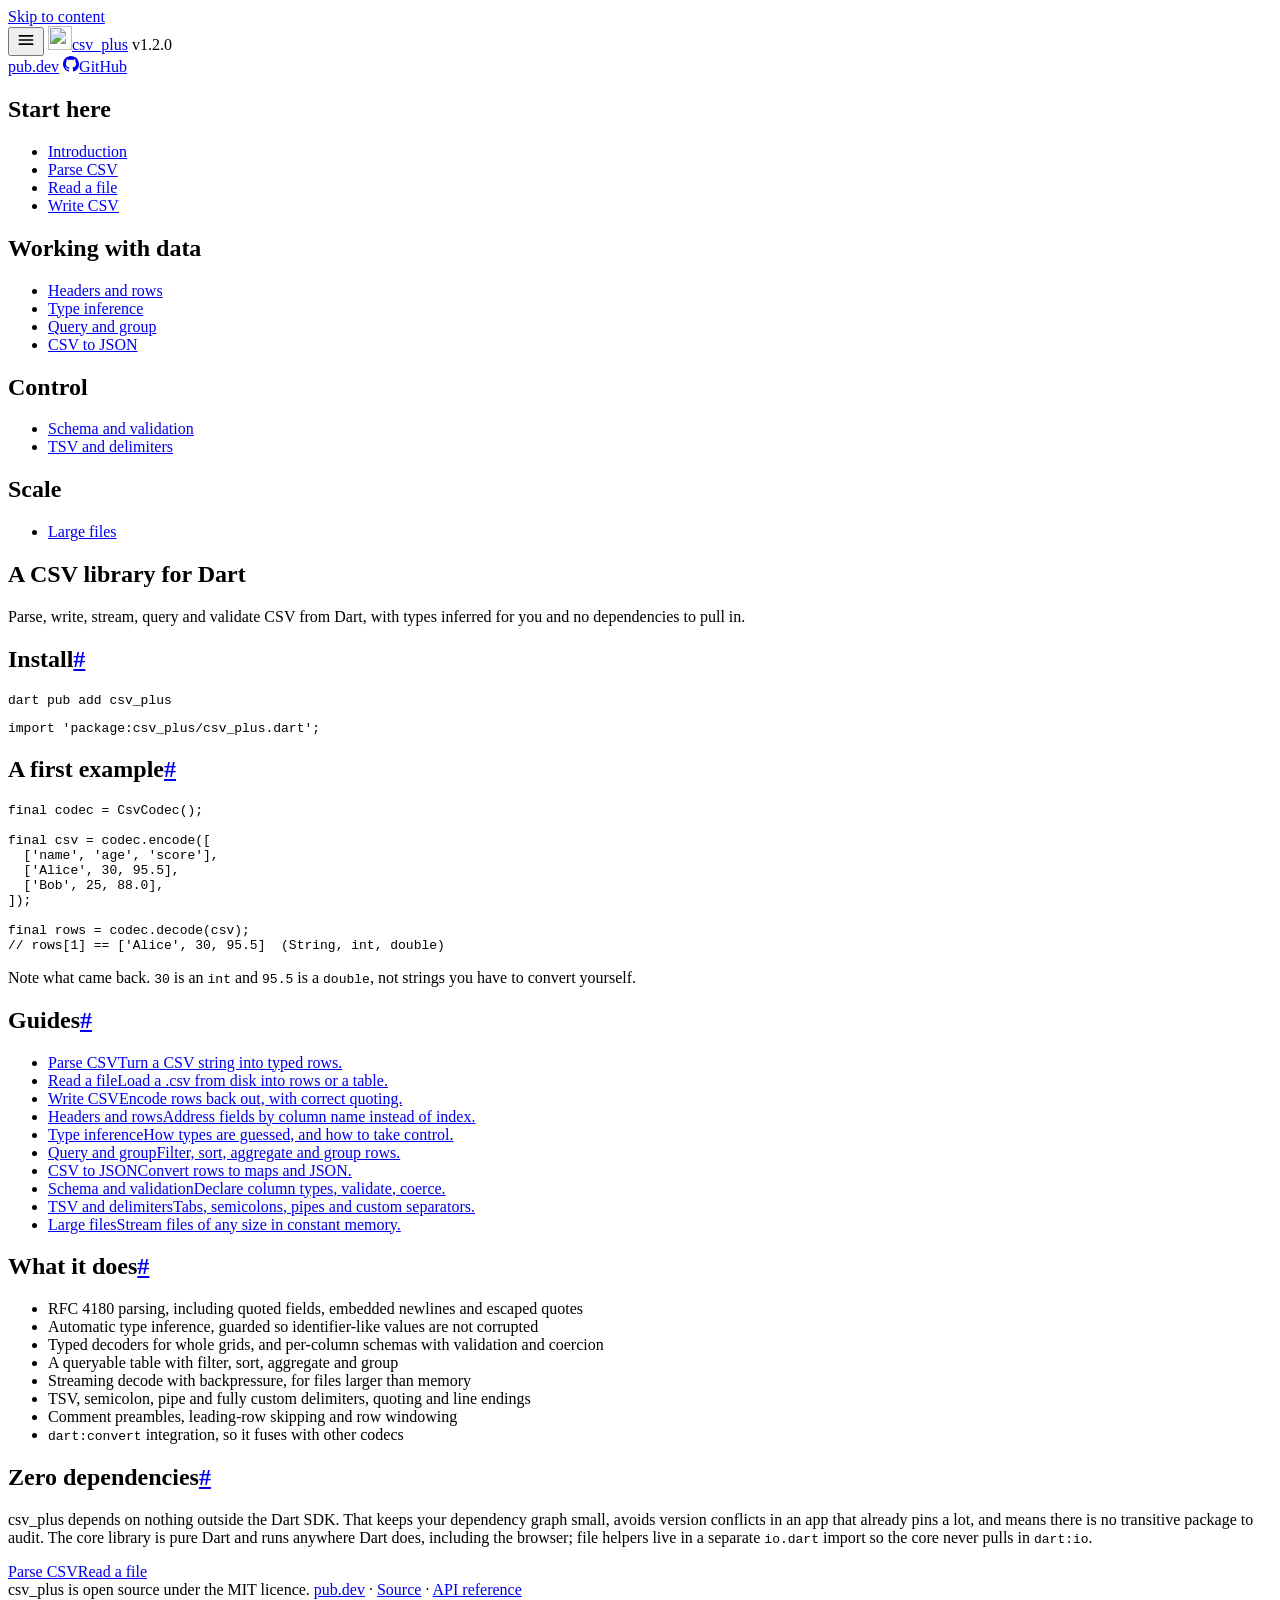
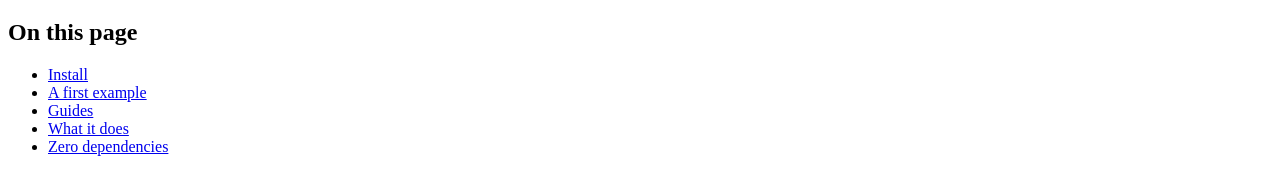
==== site/index.html @ 7d81e7e2 "docs: publish a documentation website at csv-plus.web.app The README is one long page, so it is a si" ====
<!doctype html>
<html lang="en">
<head>
<meta charset="utf-8">
<meta name="viewport" content="width=device-width,initial-scale=1">
<title>csv_plus - CSV Library for Dart to Parse, Write and Stream CSV Files</title>
<meta name="description" content="Zero-dependency Dart library to parse, encode, stream, query and validate CSV and TSV, with automatic type inference and per-column schemas.">
<link rel="canonical" href="https://csv-plus.web.app/">
<meta property="og:type" content="article">
<meta property="og:title" content="csv_plus - CSV Library for Dart to Parse, Write and Stream CSV Files">
<meta property="og:description" content="Zero-dependency Dart library to parse, encode, stream, query and validate CSV and TSV, with automatic type inference and per-column schemas.">
<meta property="og:url" content="https://csv-plus.web.app/">
<meta name="twitter:card" content="summary">
<link rel="icon" href="/logo.svg" type="image/svg+xml">
<link rel="stylesheet" href="/style.5313a1aed0.css">
<script type="application/ld+json">{"@context": "https://schema.org", "@type": "TechArticle", "headline": "A CSV library for Dart", "description": "Zero-dependency Dart library to parse, encode, stream, query and validate CSV and TSV, with automatic type inference and per-column schemas.", "url": "https://csv-plus.web.app/", "author": {"@type": "Person", "name": "Nurullah Al Masum"}, "about": {"@type": "SoftwareSourceCode", "name": "csv_plus", "programmingLanguage": "Dart", "codeRepository": "https://github.com/almasumdev/csv_plus"}}</script>
</head>
<body>
<a class="skip" href="#content">Skip to content</a>

<header class="topbar">
  <button class="menu" type="button" aria-label="Open navigation" aria-expanded="false" aria-controls="sidebar"><svg viewBox="0 0 24 24" aria-hidden="true" width="20" height="20" fill="none" stroke="currentColor" stroke-width="2" stroke-linecap="round"><path d="M4 7h16M4 12h16M4 17h16"/></svg></button>
  <a class="brand" href="/"><img src="/logo.svg" alt="" width="24" height="24">csv_plus</a>
  <span class="ver">v1.2.0</span>
  <div class="grow"></div>
  <a class="ext" href="https://pub.dev/packages/csv_plus"><span>pub.dev</span></a>
  <a class="ext" href="https://github.com/almasumdev/csv_plus" aria-label="Source on GitHub"><svg viewBox="0 0 16 16" aria-hidden="true" width="16" height="16" fill="currentColor"><path d="M8 0C3.58 0 0 3.58 0 8c0 3.54 2.29 6.53 5.47 7.59.4.07.55-.17.55-.38 0-.19-.01-.82-.01-1.49-2.01.37-2.53-.49-2.69-.94-.09-.23-.48-.94-.82-1.13-.28-.15-.68-.52-.01-.53.63-.01 1.08.58 1.23.82.72 1.21 1.87.87 2.33.66.07-.52.28-.87.51-1.07-1.78-.2-3.64-.89-3.64-3.95 0-.87.31-1.59.82-2.15-.08-.2-.36-1.02.08-2.12 0 0 .67-.21 2.2.82.64-.18 1.32-.27 2-.27s1.36.09 2 .27c1.53-1.04 2.2-.82 2.2-.82.44 1.1.16 1.92.08 2.12.51.56.82 1.27.82 2.15 0 3.07-1.87 3.75-3.65 3.95.29.25.54.73.54 1.48 0 1.07-.01 1.93-.01 2.2 0 .21.15.46.55.38A8.01 8.01 0 0 0 16 8c0-4.42-3.58-8-8-8Z"/></svg><span>GitHub</span></a>
</header>

<div class="scrim" aria-hidden="true"></div>

<div class="shell">
  <nav class="sidebar" id="sidebar" aria-label="Documentation"><h2>Start here</h2><ul><li><a href="/" aria-current="page">Introduction</a></li><li><a href="/parse-csv">Parse CSV</a></li><li><a href="/read-csv-file">Read a file</a></li><li><a href="/write-csv">Write CSV</a></li></ul><h2>Working with data</h2><ul><li><a href="/csv-headers">Headers and rows</a></li><li><a href="/type-inference">Type inference</a></li><li><a href="/query-csv">Query and group</a></li><li><a href="/csv-to-json">CSV to JSON</a></li></ul><h2>Control</h2><ul><li><a href="/csv-schema">Schema and validation</a></li><li><a href="/tsv-and-delimiters">TSV and delimiters</a></li></ul><h2>Scale</h2><ul><li><a href="/large-csv-files">Large files</a></li></ul></nav>

  <main class="content" id="content">
    <article>
      <h1>A CSV library for Dart</h1>
      <p class="lede">Parse, write, stream, query and validate CSV from Dart, with types inferred for you and no dependencies to pull in.</p>
      <h2 id="install">Install<a class="anchor" href="#install" aria-label="Link to this section">#</a></h2>
<div class="codeblock"><pre><code>dart pub add csv_plus</code></pre></div>
<div class="codeblock"><pre><code>import 'package:csv_plus/csv_plus.dart';</code></pre></div>
<h2 id="a-first-example">A first example<a class="anchor" href="#a-first-example" aria-label="Link to this section">#</a></h2>
<div class="codeblock"><pre><code>final codec = CsvCodec();

final csv = codec.encode([
  ['name', 'age', 'score'],
  ['Alice', 30, 95.5],
  ['Bob', 25, 88.0],
]);

final rows = codec.decode(csv);
// rows[1] == ['Alice', 30, 95.5]  (String, int, double)</code></pre></div>
<p>Note what came back. <code>30</code> is an <code>int</code> and <code>95.5</code> is a <code>double</code>, not strings you have to convert yourself.</p>

<h2 id="guides">Guides<a class="anchor" href="#guides" aria-label="Link to this section">#</a></h2>
<ul class="guides">
<li><a href="/parse-csv"><span class="t">Parse CSV</span><span class="d">Turn a CSV string into typed rows.</span></a></li>
<li><a href="/read-csv-file"><span class="t">Read a file</span><span class="d">Load a .csv from disk into rows or a table.</span></a></li>
<li><a href="/write-csv"><span class="t">Write CSV</span><span class="d">Encode rows back out, with correct quoting.</span></a></li>
<li><a href="/csv-headers"><span class="t">Headers and rows</span><span class="d">Address fields by column name instead of index.</span></a></li>
<li><a href="/type-inference"><span class="t">Type inference</span><span class="d">How types are guessed, and how to take control.</span></a></li>
<li><a href="/query-csv"><span class="t">Query and group</span><span class="d">Filter, sort, aggregate and group rows.</span></a></li>
<li><a href="/csv-to-json"><span class="t">CSV to JSON</span><span class="d">Convert rows to maps and JSON.</span></a></li>
<li><a href="/csv-schema"><span class="t">Schema and validation</span><span class="d">Declare column types, validate, coerce.</span></a></li>
<li><a href="/tsv-and-delimiters"><span class="t">TSV and delimiters</span><span class="d">Tabs, semicolons, pipes and custom separators.</span></a></li>
<li><a href="/large-csv-files"><span class="t">Large files</span><span class="d">Stream files of any size in constant memory.</span></a></li>
</ul>

<h2 id="what-it-does">What it does<a class="anchor" href="#what-it-does" aria-label="Link to this section">#</a></h2>
<ul>
<li>RFC 4180 parsing, including quoted fields, embedded newlines and escaped quotes</li>
<li>Automatic type inference, guarded so identifier-like values are not corrupted</li>
<li>Typed decoders for whole grids, and per-column schemas with validation and coercion</li>
<li>A queryable table with filter, sort, aggregate and group</li>
<li>Streaming decode with backpressure, for files larger than memory</li>
<li>TSV, semicolon, pipe and fully custom delimiters, quoting and line endings</li>
<li>Comment preambles, leading-row skipping and row windowing</li>
<li><code>dart:convert</code> integration, so it fuses with other codecs</li>
</ul>

<h2 id="zero-dependencies">Zero dependencies<a class="anchor" href="#zero-dependencies" aria-label="Link to this section">#</a></h2>
<p>csv_plus depends on nothing outside the Dart SDK. That keeps your dependency graph small, avoids version conflicts in an app that already pins a lot, and means there is no transitive package to audit. The core library is pure Dart and runs anywhere Dart does, including the browser; file helpers live in a separate <code>io.dart</code> import so the core never pulls in <code>dart:io</code>.</p>
<nav class="next" aria-label="Related guides"><a href="/parse-csv">Parse CSV</a><a href="/read-csv-file">Read a file</a></nav>
      <footer class="pagefoot">
        csv_plus is open source under the MIT licence.
        <a href="https://pub.dev/packages/csv_plus">pub.dev</a> &middot;
        <a href="https://github.com/almasumdev/csv_plus">Source</a> &middot;
        <a href="https://pub.dev/documentation/csv_plus/latest/">API reference</a>
      </footer>
    </article>
  </main>

  <aside class="toc"><nav aria-labelledby="toc-h"><h2 id="toc-h">On this page</h2><ul><li><a href="#install">Install</a></li><li><a href="#a-first-example">A first example</a></li><li><a href="#guides">Guides</a></li><li><a href="#what-it-does">What it does</a></li><li><a href="#zero-dependencies">Zero dependencies</a></li></ul></nav></aside>
</div>

<script src="/docs.029eb910a1.js" defer></script>
</body>
</html>
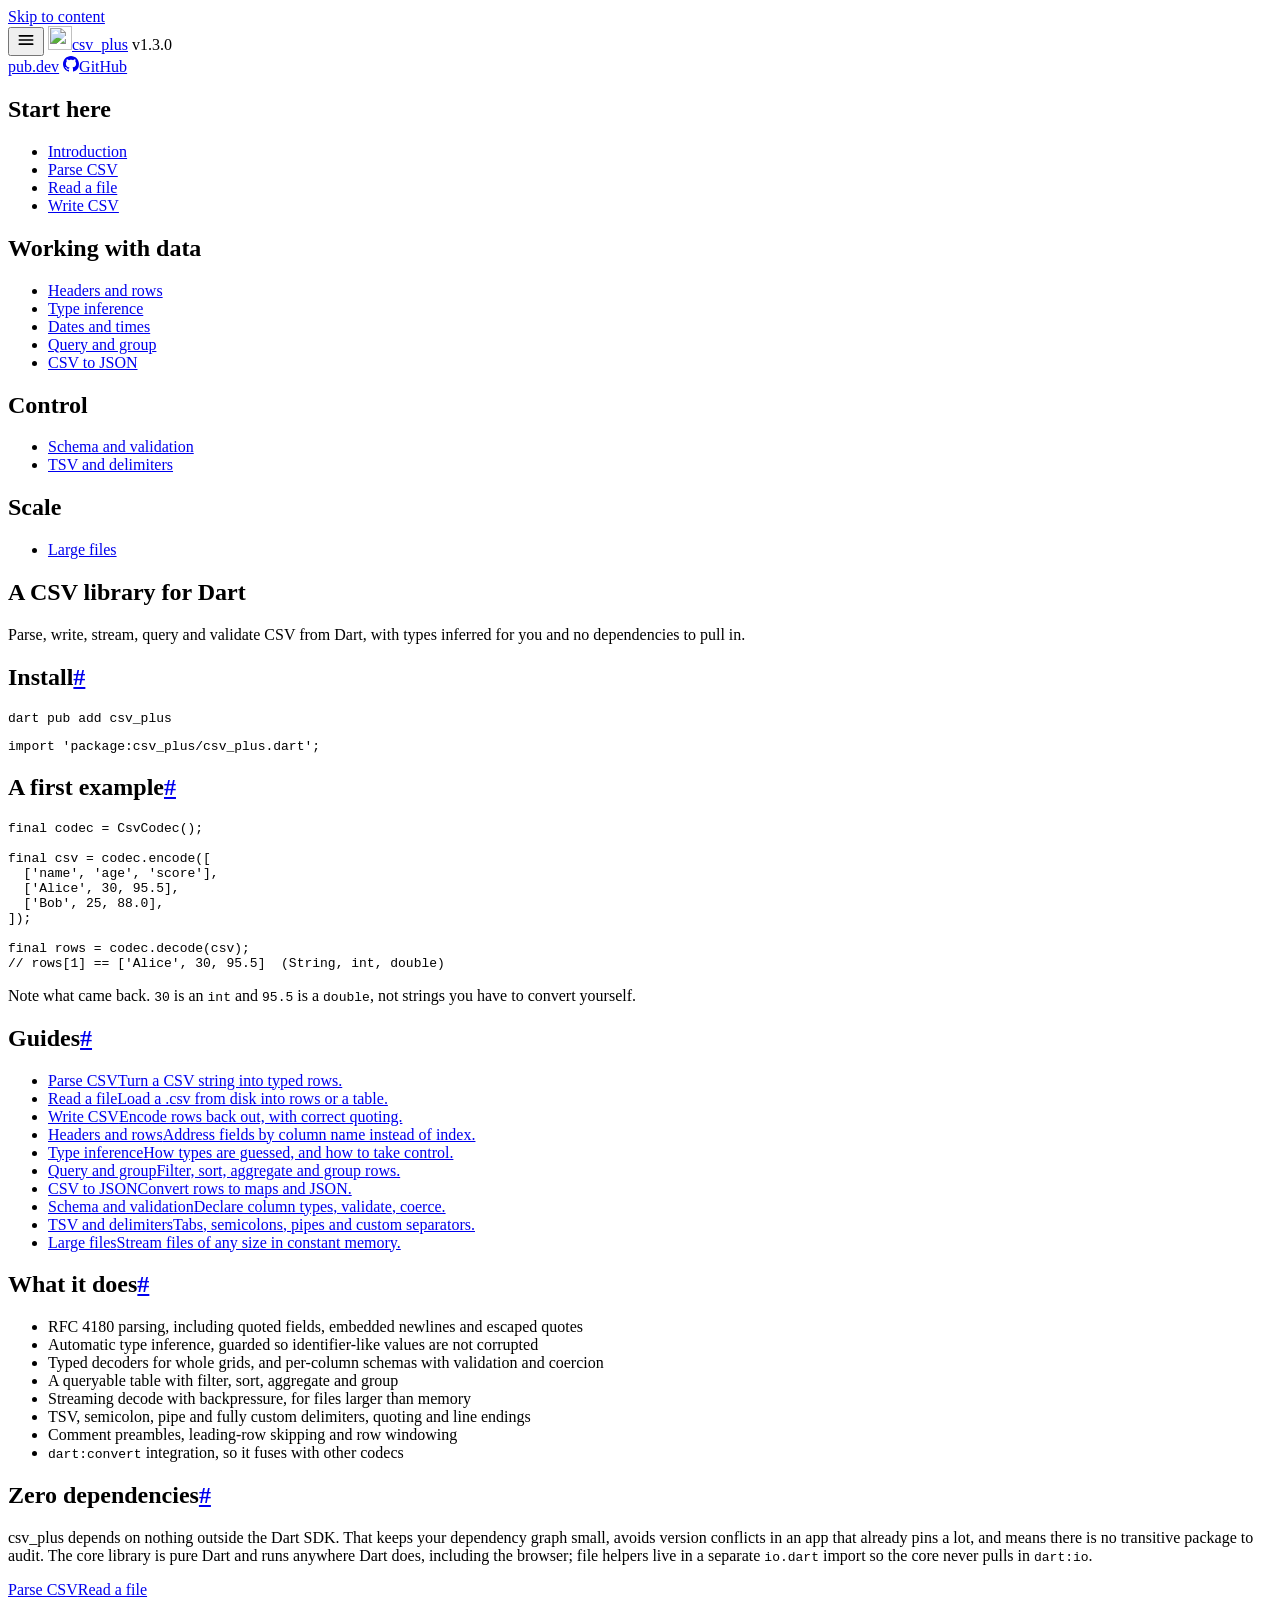
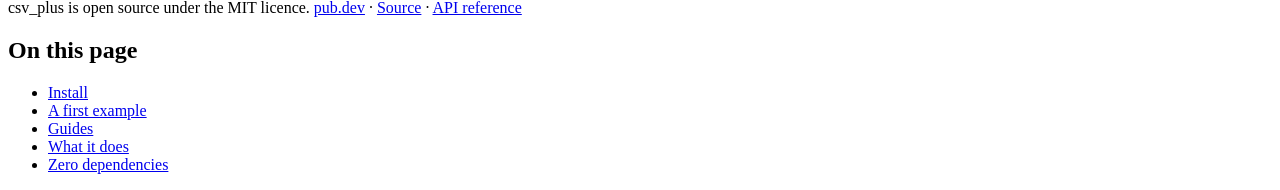
==== commit a63a80a6: "feat: opt-in ISO-8601 date and date-time inference CsvConfig(parseDates: true) turns a field in ISO-" ====
--- a/site/index.html
+++ b/site/index.html
@@ -21,7 +21,7 @@
 <header class="topbar">
   <button class="menu" type="button" aria-label="Open navigation" aria-expanded="false" aria-controls="sidebar"><svg viewBox="0 0 24 24" aria-hidden="true" width="20" height="20" fill="none" stroke="currentColor" stroke-width="2" stroke-linecap="round"><path d="M4 7h16M4 12h16M4 17h16"/></svg></button>
   <a class="brand" href="/"><img src="/logo.svg" alt="" width="24" height="24">csv_plus</a>
-  <span class="ver">v1.2.0</span>
+  <span class="ver">v1.3.0</span>
   <div class="grow"></div>
   <a class="ext" href="https://pub.dev/packages/csv_plus"><span>pub.dev</span></a>
   <a class="ext" href="https://github.com/almasumdev/csv_plus" aria-label="Source on GitHub"><svg viewBox="0 0 16 16" aria-hidden="true" width="16" height="16" fill="currentColor"><path d="M8 0C3.58 0 0 3.58 0 8c0 3.54 2.29 6.53 5.47 7.59.4.07.55-.17.55-.38 0-.19-.01-.82-.01-1.49-2.01.37-2.53-.49-2.69-.94-.09-.23-.48-.94-.82-1.13-.28-.15-.68-.52-.01-.53.63-.01 1.08.58 1.23.82.72 1.21 1.87.87 2.33.66.07-.52.28-.87.51-1.07-1.78-.2-3.64-.89-3.64-3.95 0-.87.31-1.59.82-2.15-.08-.2-.36-1.02.08-2.12 0 0 .67-.21 2.2.82.64-.18 1.32-.27 2-.27s1.36.09 2 .27c1.53-1.04 2.2-.82 2.2-.82.44 1.1.16 1.92.08 2.12.51.56.82 1.27.82 2.15 0 3.07-1.87 3.75-3.65 3.95.29.25.54.73.54 1.48 0 1.07-.01 1.93-.01 2.2 0 .21.15.46.55.38A8.01 8.01 0 0 0 16 8c0-4.42-3.58-8-8-8Z"/></svg><span>GitHub</span></a>
@@ -30,7 +30,7 @@
 <div class="scrim" aria-hidden="true"></div>
 
 <div class="shell">
-  <nav class="sidebar" id="sidebar" aria-label="Documentation"><h2>Start here</h2><ul><li><a href="/" aria-current="page">Introduction</a></li><li><a href="/parse-csv">Parse CSV</a></li><li><a href="/read-csv-file">Read a file</a></li><li><a href="/write-csv">Write CSV</a></li></ul><h2>Working with data</h2><ul><li><a href="/csv-headers">Headers and rows</a></li><li><a href="/type-inference">Type inference</a></li><li><a href="/query-csv">Query and group</a></li><li><a href="/csv-to-json">CSV to JSON</a></li></ul><h2>Control</h2><ul><li><a href="/csv-schema">Schema and validation</a></li><li><a href="/tsv-and-delimiters">TSV and delimiters</a></li></ul><h2>Scale</h2><ul><li><a href="/large-csv-files">Large files</a></li></ul></nav>
+  <nav class="sidebar" id="sidebar" aria-label="Documentation"><h2>Start here</h2><ul><li><a href="/" aria-current="page">Introduction</a></li><li><a href="/parse-csv">Parse CSV</a></li><li><a href="/read-csv-file">Read a file</a></li><li><a href="/write-csv">Write CSV</a></li></ul><h2>Working with data</h2><ul><li><a href="/csv-headers">Headers and rows</a></li><li><a href="/type-inference">Type inference</a></li><li><a href="/csv-dates">Dates and times</a></li><li><a href="/query-csv">Query and group</a></li><li><a href="/csv-to-json">CSV to JSON</a></li></ul><h2>Control</h2><ul><li><a href="/csv-schema">Schema and validation</a></li><li><a href="/tsv-and-delimiters">TSV and delimiters</a></li></ul><h2>Scale</h2><ul><li><a href="/large-csv-files">Large files</a></li></ul></nav>
 
   <main class="content" id="content">
     <article>
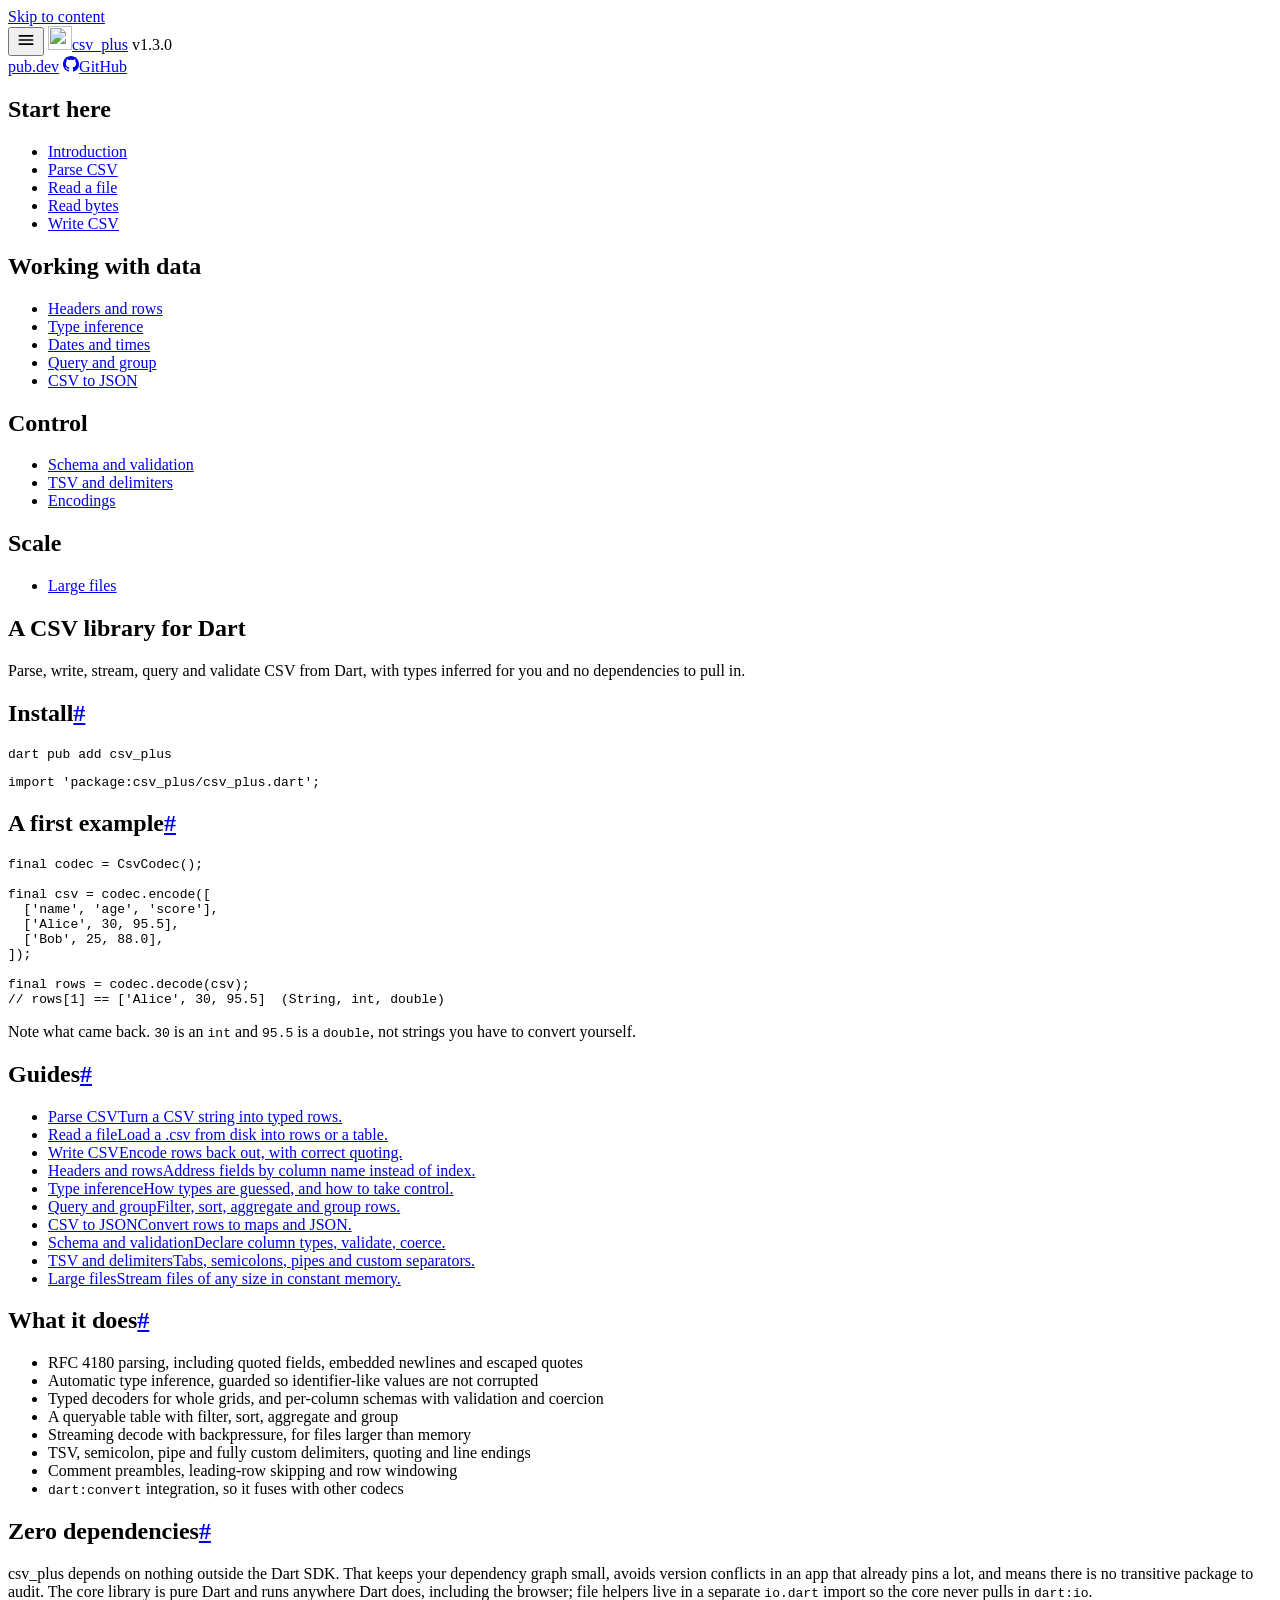
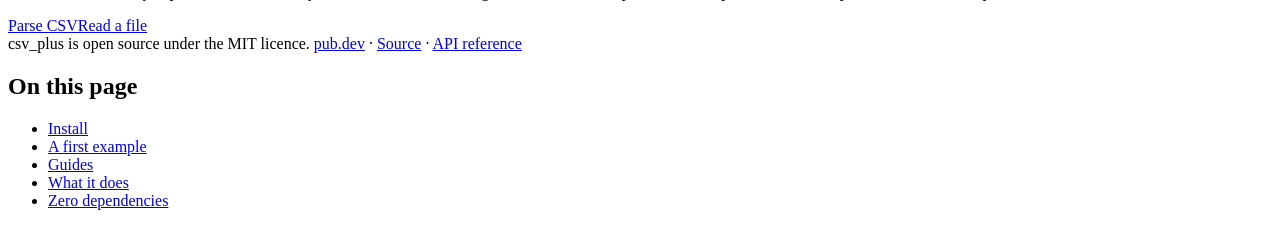
==== commit fd3261d5: "feat: decode and encode CSV as bytes, and read non UTF-8 files A file picker, a bundled asset and an" ====
--- a/site/index.html
+++ b/site/index.html
@@ -30,7 +30,7 @@
 <div class="scrim" aria-hidden="true"></div>
 
 <div class="shell">
-  <nav class="sidebar" id="sidebar" aria-label="Documentation"><h2>Start here</h2><ul><li><a href="/" aria-current="page">Introduction</a></li><li><a href="/parse-csv">Parse CSV</a></li><li><a href="/read-csv-file">Read a file</a></li><li><a href="/write-csv">Write CSV</a></li></ul><h2>Working with data</h2><ul><li><a href="/csv-headers">Headers and rows</a></li><li><a href="/type-inference">Type inference</a></li><li><a href="/csv-dates">Dates and times</a></li><li><a href="/query-csv">Query and group</a></li><li><a href="/csv-to-json">CSV to JSON</a></li></ul><h2>Control</h2><ul><li><a href="/csv-schema">Schema and validation</a></li><li><a href="/tsv-and-delimiters">TSV and delimiters</a></li></ul><h2>Scale</h2><ul><li><a href="/large-csv-files">Large files</a></li></ul></nav>
+  <nav class="sidebar" id="sidebar" aria-label="Documentation"><h2>Start here</h2><ul><li><a href="/" aria-current="page">Introduction</a></li><li><a href="/parse-csv">Parse CSV</a></li><li><a href="/read-csv-file">Read a file</a></li><li><a href="/csv-bytes">Read bytes</a></li><li><a href="/write-csv">Write CSV</a></li></ul><h2>Working with data</h2><ul><li><a href="/csv-headers">Headers and rows</a></li><li><a href="/type-inference">Type inference</a></li><li><a href="/csv-dates">Dates and times</a></li><li><a href="/query-csv">Query and group</a></li><li><a href="/csv-to-json">CSV to JSON</a></li></ul><h2>Control</h2><ul><li><a href="/csv-schema">Schema and validation</a></li><li><a href="/tsv-and-delimiters">TSV and delimiters</a></li><li><a href="/csv-encoding">Encodings</a></li></ul><h2>Scale</h2><ul><li><a href="/large-csv-files">Large files</a></li></ul></nav>
 
   <main class="content" id="content">
     <article>
